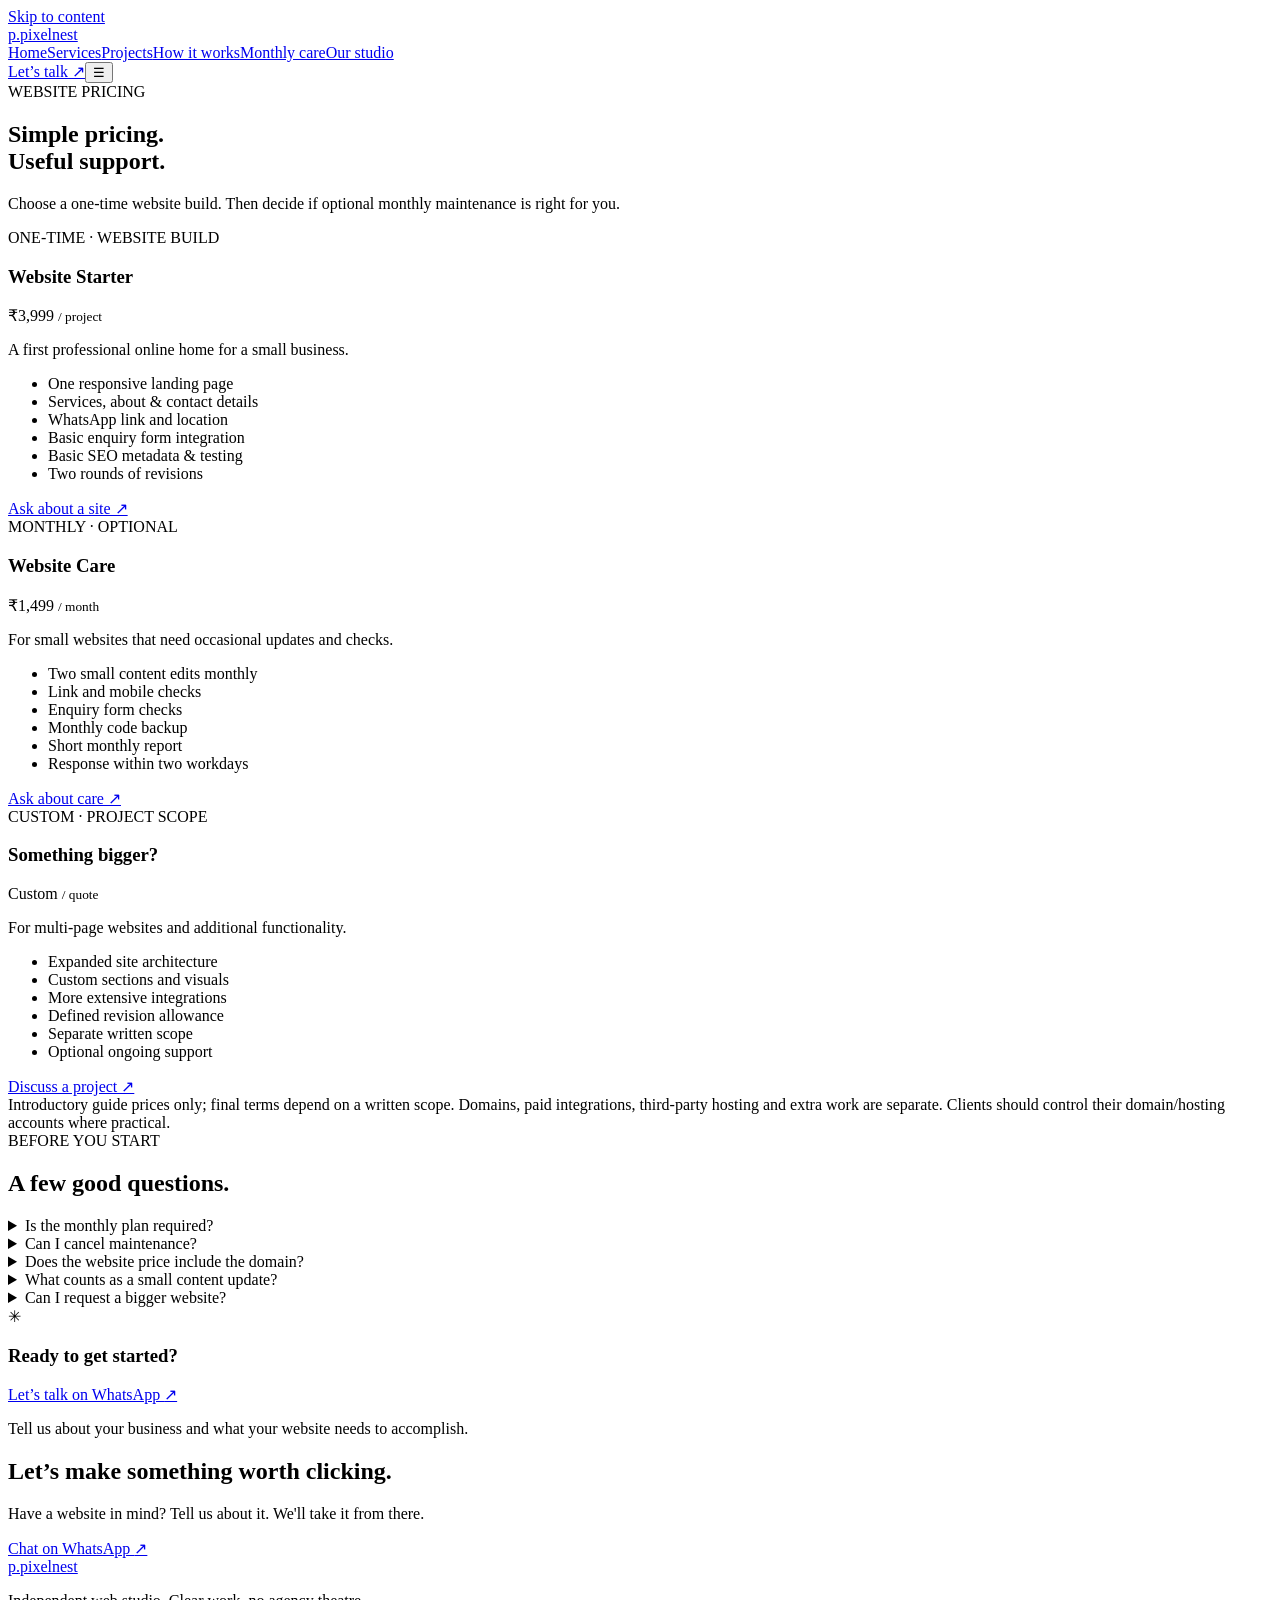
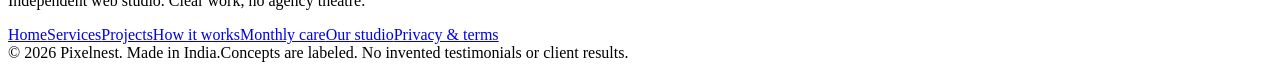
==== plans.html @ 031652d8 "Add files via upload" ====
<!DOCTYPE html><html lang="en"><head><meta charset="UTF-8"><meta name="viewport" content="width=device-width, initial-scale=1"><meta name="theme-color" content="#f0ebee"><meta name="description" content="Website Starter from ₹3,999, optional Monthly Care from ₹1,499 and custom website projects."><link rel="icon" href="data:image/svg+xml,%3Csvg xmlns='http://www.w3.org/2000/svg' viewBox='0 0 64 64'%3E%3Crect width='64' height='64' rx='15' fill='%23131114'/%3E%3Ctext x='13' y='47' font-family='Arial' font-size='46' font-weight='bold' fill='white'%3Ep.%3C/text%3E%3C/svg%3E"><title>Website pricing &amp; care — Pixelnest</title><link rel="stylesheet" href="assets/style.css"></head><body><a class="skip" href="#main">Skip to content</a><header class="topbar"><div class="nav-wrap"><a class="logo" href="index.html" aria-label="Pixelnest homepage"><span class="logo-mark" aria-hidden="true">p.</span>pixelnest</a><nav class="nav-links" aria-label="Main navigation"><a href="index.html">Home</a><a href="services.html">Services</a><a href="projects.html">Projects</a><a href="process.html">How it works</a><a href="plans.html" aria-current="page">Monthly care</a><a href="team.html">Our studio</a></nav><div class="nav-cta"><a class="btn btn-dark" href="https://wa.me/919559590705?text=Hi%20Pixelnest%21%20I%27d%20like%20to%20discuss%20a%20website%20for%20my%20business." target="_blank" rel="noopener noreferrer">Let’s talk <span class="arr" aria-hidden="true">↗</span></a><button id="menuToggle" class="menu-toggle" aria-label="Open menu" aria-controls="mobileNav" aria-expanded="false" type="button">☰</button></div></div><nav class="mobile-links" id="mobileNav" aria-label="Mobile navigation" hidden><a href="index.html">Home</a><a href="services.html">Services</a><a href="projects.html">Projects</a><a href="process.html">How it works</a><a href="plans.html" aria-current="page">Monthly care</a><a href="team.html">Our studio</a><a href="policies.html">Privacy & terms</a></nav></header><main id="main"><section class="sub-hero wrap"><div class="micro">WEBSITE PRICING</div><h1>Simple pricing.<br><span class="serif">Useful support.</span></h1><p>Choose a one-time website build. Then decide if optional monthly maintenance is right for you.</p></section><section class="inner-section wrap"><div class="subscription-cards"><article class="subscription-card"><div class="micro">ONE-TIME · WEBSITE BUILD</div><h3>Website Starter</h3><div class="price-num">₹3,999 <small>/ project</small></div><p>A first professional online home for a small business.</p><ul><li>One responsive landing page</li><li>Services, about & contact details</li><li>WhatsApp link and location</li><li>Basic enquiry form integration</li><li>Basic SEO metadata & testing</li><li>Two rounds of revisions</li></ul><a class="btn btn-outline" href="https://wa.me/919559590705?text=Hi%20Pixelnest%21%20I%27d%20like%20to%20discuss%20a%20website%20for%20my%20business." target="_blank" rel="noopener noreferrer">Ask about a site ↗</a></article><article class="subscription-card dark"><div class="micro">MONTHLY · OPTIONAL</div><h3>Website Care</h3><div class="price-num">₹1,499 <small>/ month</small></div><p>For small websites that need occasional updates and checks.</p><ul><li>Two small content edits monthly</li><li>Link and mobile checks</li><li>Enquiry form checks</li><li>Monthly code backup</li><li>Short monthly report</li><li>Response within two workdays</li></ul><a class="btn btn-white" href="https://wa.me/919559590705?text=Hi%20Pixelnest%21%20I%27d%20like%20to%20discuss%20a%20website%20for%20my%20business." target="_blank" rel="noopener noreferrer">Ask about care ↗</a></article><article class="subscription-card"><div class="micro">CUSTOM · PROJECT SCOPE</div><h3>Something bigger?</h3><div class="price-num">Custom <small>/ quote</small></div><p>For multi-page websites and additional functionality.</p><ul><li>Expanded site architecture</li><li>Custom sections and visuals</li><li>More extensive integrations</li><li>Defined revision allowance</li><li>Separate written scope</li><li>Optional ongoing support</li></ul><a class="btn btn-outline" href="https://wa.me/919559590705?text=Hi%20Pixelnest%21%20I%27d%20like%20to%20discuss%20a%20website%20for%20my%20business." target="_blank" rel="noopener noreferrer">Discuss a project ↗</a></article></div><div class="notice">Introductory guide prices only; final terms depend on a written scope. Domains, paid integrations, third-party hosting and extra work are separate. Clients should control their domain/hosting accounts where practical.</div></section><section class="inner-section wrap" style="padding-top:0"><div class="faq-grid"><div><span class="micro">BEFORE YOU START</span><h2 class="inner-heading">A few <span class="serif">good questions.</span></h2><div class="faq-list"><details><summary>Is the monthly plan required?</summary><p>No. It is an optional service completely separate from website development.</p></details><details><summary>Can I cancel maintenance?</summary><p>Yes, subject to your written month-to-month agreement. Your domain and website remain under your control.</p></details><details><summary>Does the website price include the domain?</summary><p>No. Domains and third-party paid services are separate, preferably purchased in a client-owned account.</p></details><details><summary>What counts as a small content update?</summary><p>An approved text edit, picture swap, hours update, or minor link fix. New pages and features are not small edits.</p></details><details><summary>Can I request a bigger website?</summary><p>Yes. We discuss the features and pages you need and prepare a separate written estimate.</p></details></div></div><aside class="faq-promo"><div class="smile">✳</div><h3>Ready to get <span class="serif">started?</span></h3><a class="btn btn-white" href="https://wa.me/919559590705?text=Hi%20Pixelnest%21%20I%27d%20like%20to%20discuss%20a%20website%20for%20my%20business." target="_blank" rel="noopener noreferrer">Let’s talk on WhatsApp <span class="arr" aria-hidden="true">↗</span></a><p>Tell us about your business and what your website needs to accomplish.</p></aside></div></section></main><section class="wrap"><div class="footer-cta"><div><h2>Let’s make something <span class="serif">worth clicking.</span></h2><p>Have a website in mind? Tell us about it. We'll take it from there.</p></div><a class="btn btn-white" href="https://wa.me/919559590705?text=Hi%20Pixelnest%21%20I%27d%20like%20to%20discuss%20a%20website%20for%20my%20business." target="_blank" rel="noopener noreferrer">Chat on WhatsApp <span class="arr" aria-hidden="true">↗</span></a></div></section><footer class="footer wrap"><div class="footer-top"><div><a href="index.html" class="logo"><span class="logo-mark" aria-hidden="true">p.</span>pixelnest</a><p class="footer-note">Independent web studio. Clear work, no agency theatre.</p></div><nav aria-label="Footer links" class="footer-nav"><a href="index.html">Home</a><a href="services.html">Services</a><a href="projects.html">Projects</a><a href="process.html">How it works</a><a href="plans.html">Monthly care</a><a href="team.html">Our studio</a><a href="policies.html">Privacy & terms</a></nav></div><div class="footer-bottom"><span>© <span data-year>2026</span> Pixelnest. Made in India.</span><span>Concepts are labeled. No invented testimonials or client results.</span></div></footer><script src="assets/app.js" defer></script></body></html>
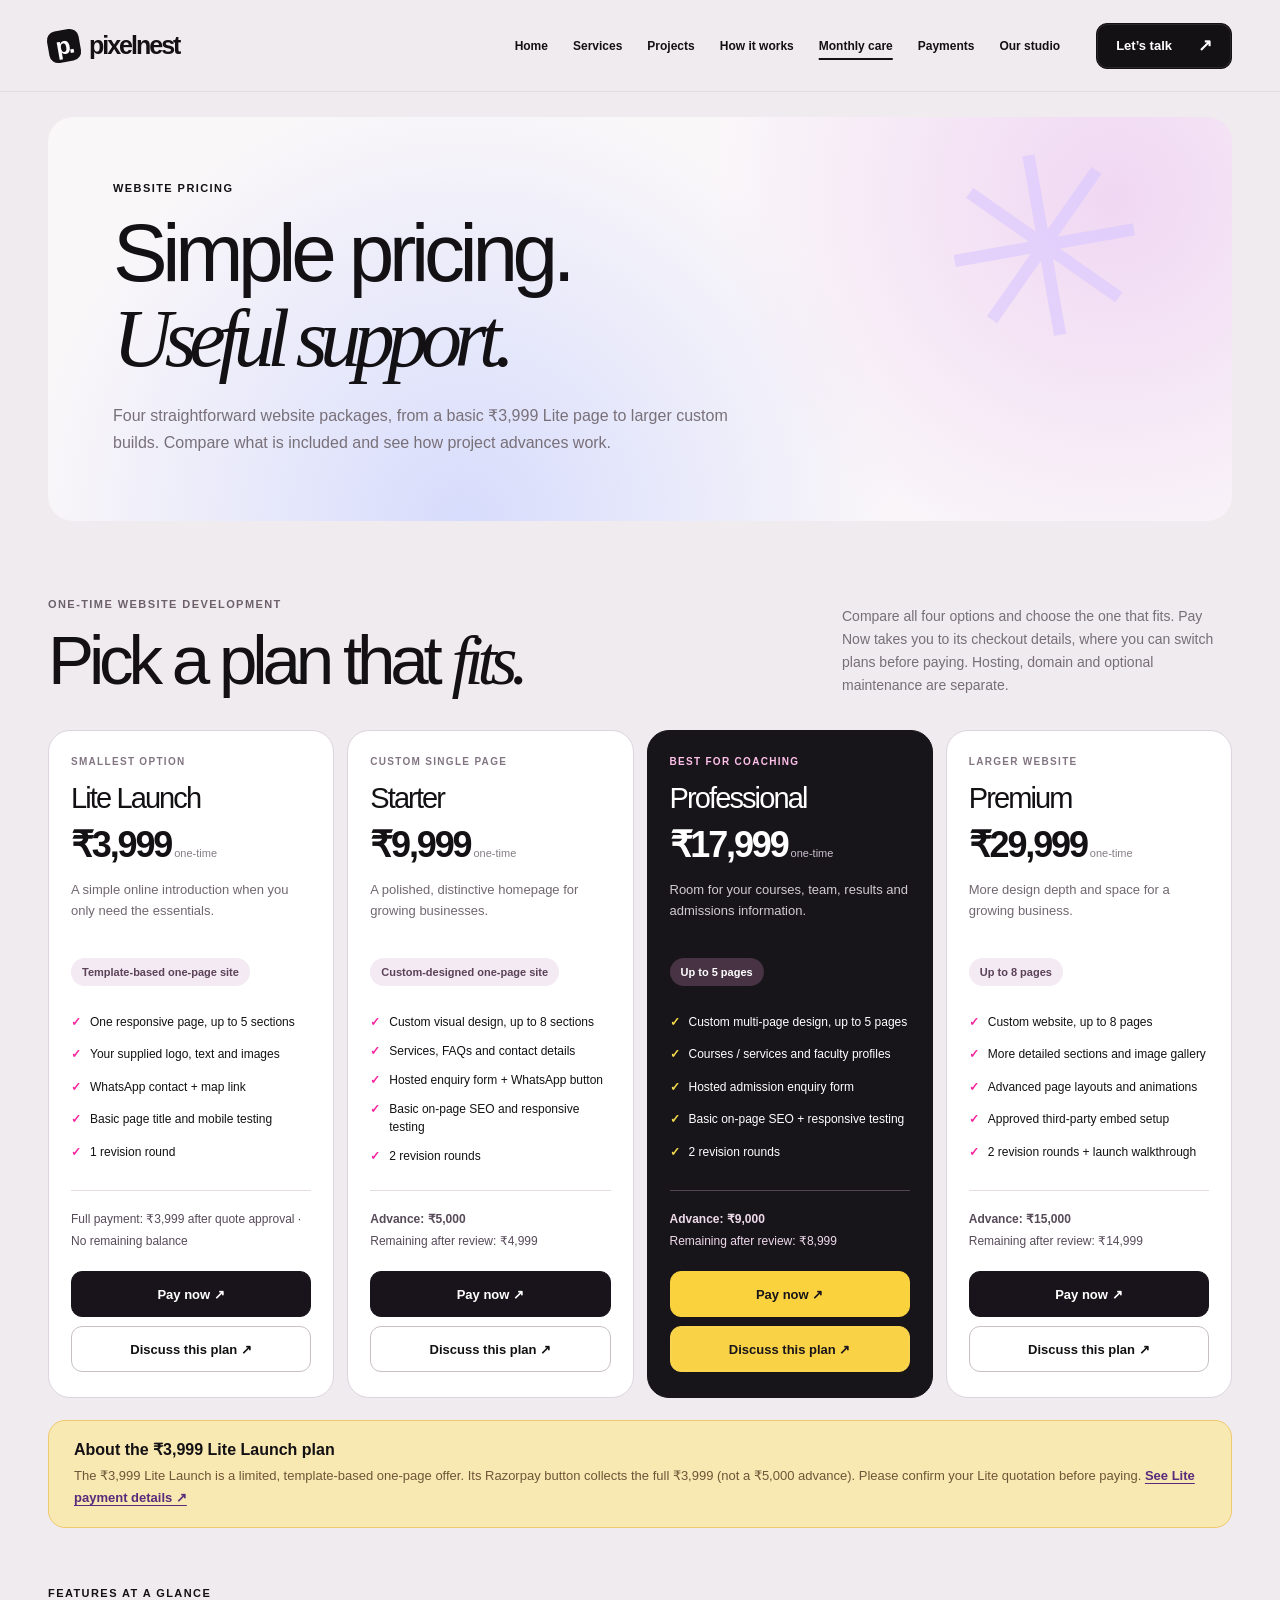
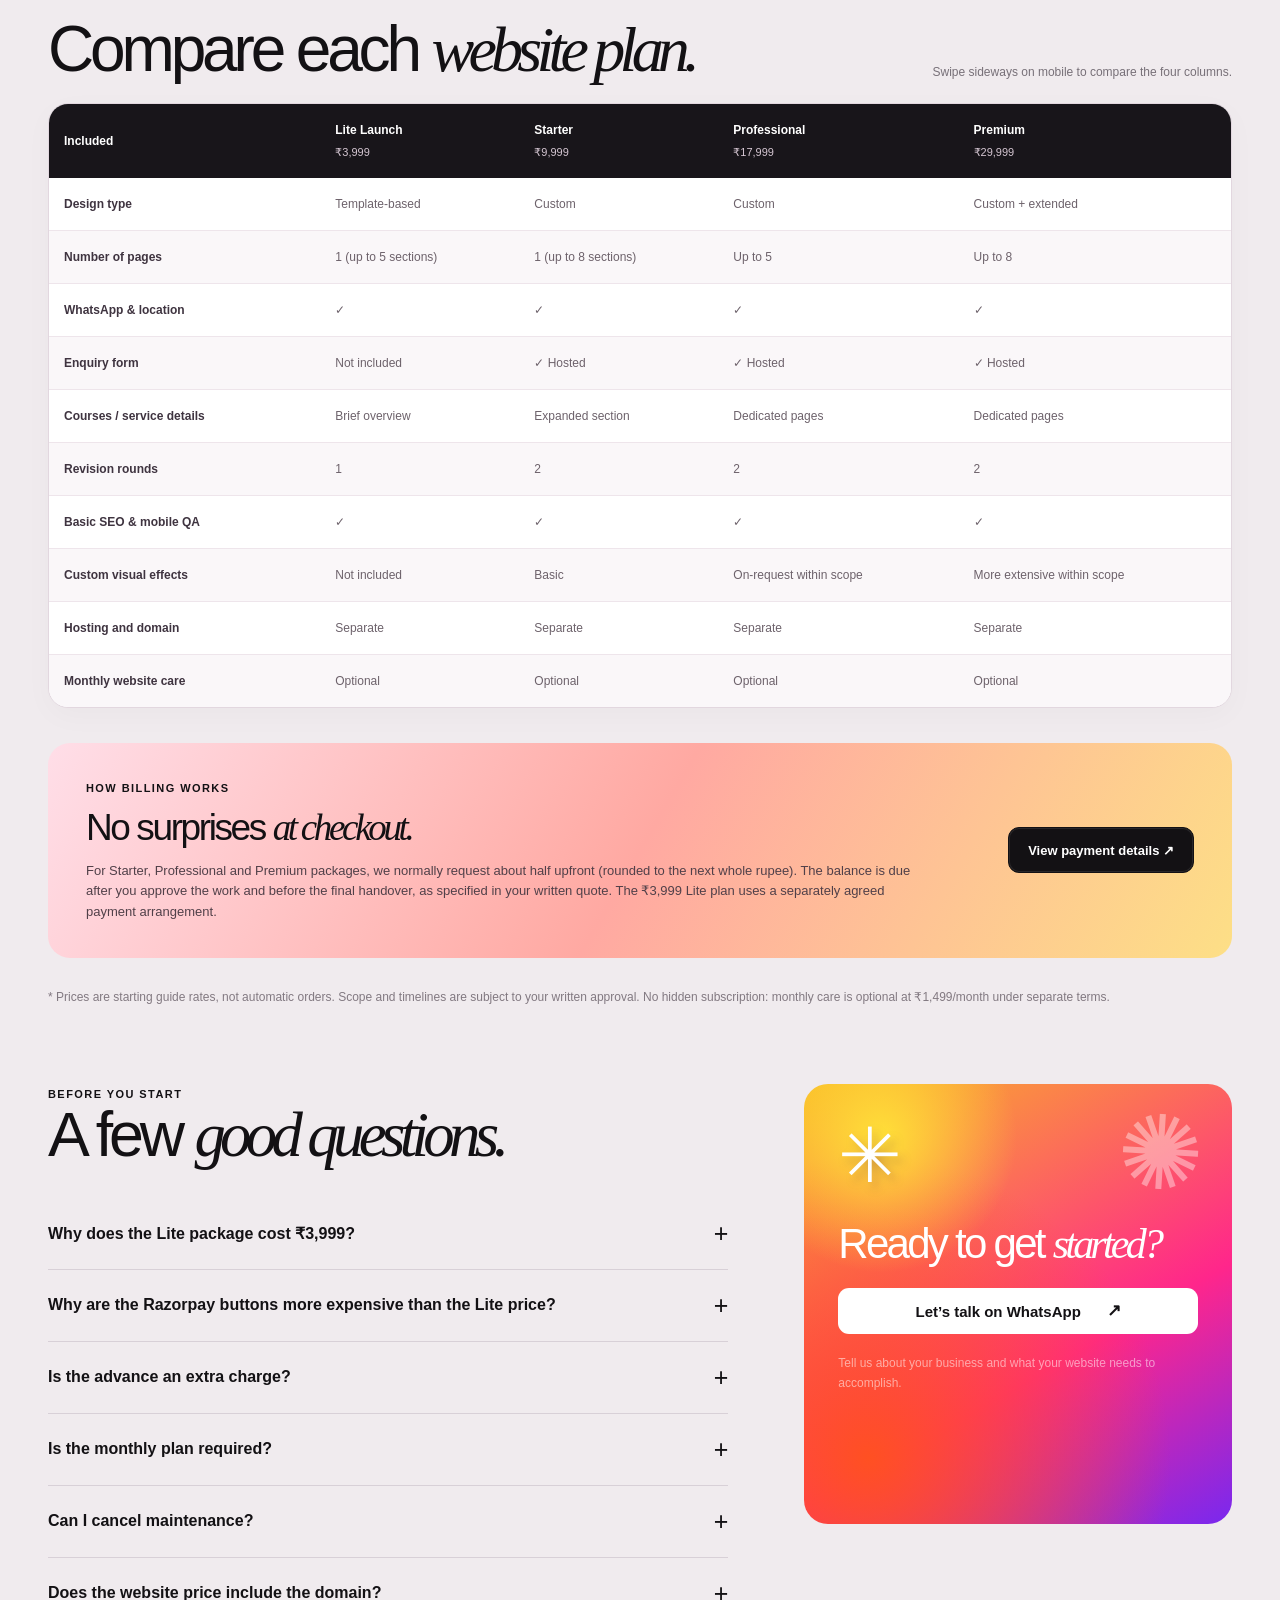
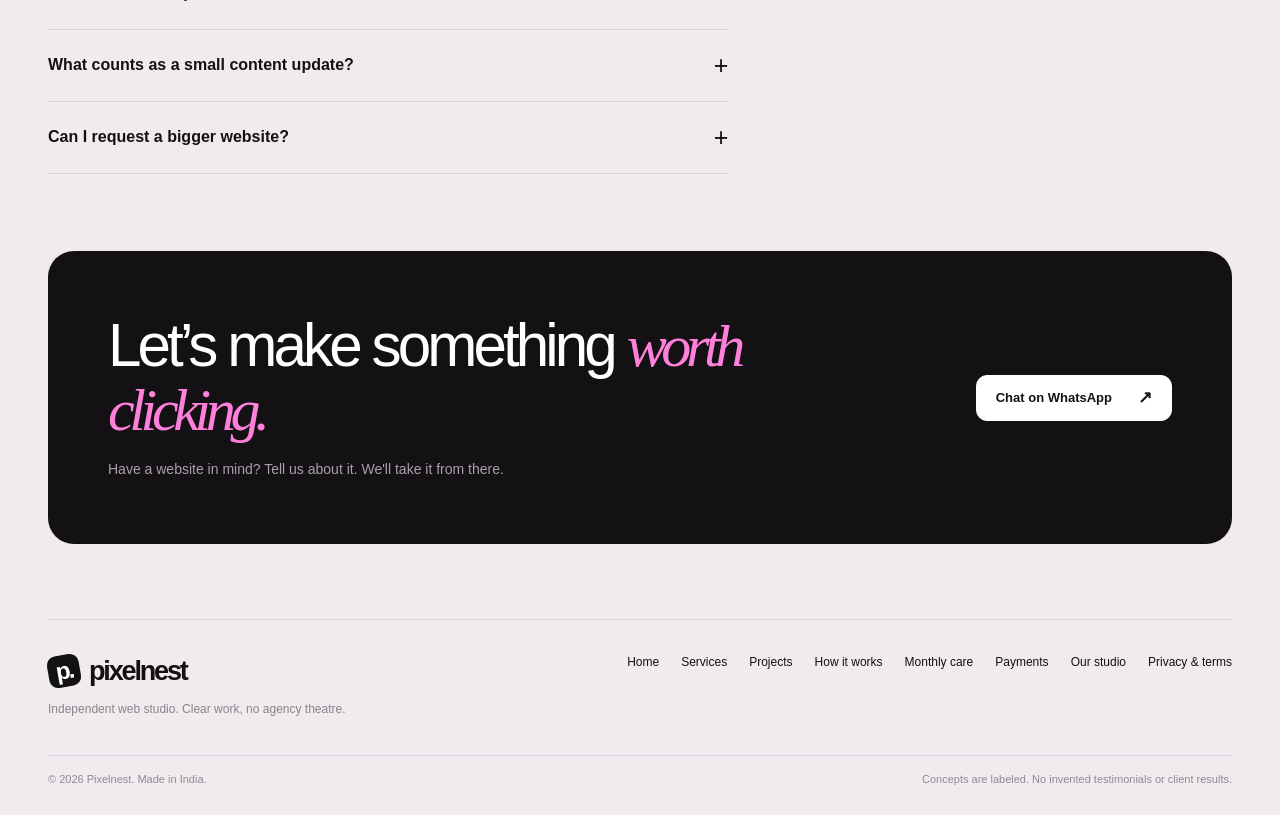
==== commit e6d54ffd: "Add files via upload" ====
--- a/plans.html
+++ b/plans.html
@@ -1 +1,43 @@
-<!DOCTYPE html><html lang="en"><head><meta charset="UTF-8"><meta name="viewport" content="width=device-width, initial-scale=1"><meta name="theme-color" content="#f0ebee"><meta name="description" content="Website Starter from ₹3,999, optional Monthly Care from ₹1,499 and custom website projects."><link rel="icon" href="data:image/svg+xml,%3Csvg xmlns='http://www.w3.org/2000/svg' viewBox='0 0 64 64'%3E%3Crect width='64' height='64' rx='15' fill='%23131114'/%3E%3Ctext x='13' y='47' font-family='Arial' font-size='46' font-weight='bold' fill='white'%3Ep.%3C/text%3E%3C/svg%3E"><title>Website pricing &amp; care — Pixelnest</title><link rel="stylesheet" href="assets/style.css"></head><body><a class="skip" href="#main">Skip to content</a><header class="topbar"><div class="nav-wrap"><a class="logo" href="index.html" aria-label="Pixelnest homepage"><span class="logo-mark" aria-hidden="true">p.</span>pixelnest</a><nav class="nav-links" aria-label="Main navigation"><a href="index.html">Home</a><a href="services.html">Services</a><a href="projects.html">Projects</a><a href="process.html">How it works</a><a href="plans.html" aria-current="page">Monthly care</a><a href="team.html">Our studio</a></nav><div class="nav-cta"><a class="btn btn-dark" href="https://wa.me/919559590705?text=Hi%20Pixelnest%21%20I%27d%20like%20to%20discuss%20a%20website%20for%20my%20business." target="_blank" rel="noopener noreferrer">Let’s talk <span class="arr" aria-hidden="true">↗</span></a><button id="menuToggle" class="menu-toggle" aria-label="Open menu" aria-controls="mobileNav" aria-expanded="false" type="button">☰</button></div></div><nav class="mobile-links" id="mobileNav" aria-label="Mobile navigation" hidden><a href="index.html">Home</a><a href="services.html">Services</a><a href="projects.html">Projects</a><a href="process.html">How it works</a><a href="plans.html" aria-current="page">Monthly care</a><a href="team.html">Our studio</a><a href="policies.html">Privacy & terms</a></nav></header><main id="main"><section class="sub-hero wrap"><div class="micro">WEBSITE PRICING</div><h1>Simple pricing.<br><span class="serif">Useful support.</span></h1><p>Choose a one-time website build. Then decide if optional monthly maintenance is right for you.</p></section><section class="inner-section wrap"><div class="subscription-cards"><article class="subscription-card"><div class="micro">ONE-TIME · WEBSITE BUILD</div><h3>Website Starter</h3><div class="price-num">₹3,999 <small>/ project</small></div><p>A first professional online home for a small business.</p><ul><li>One responsive landing page</li><li>Services, about & contact details</li><li>WhatsApp link and location</li><li>Basic enquiry form integration</li><li>Basic SEO metadata & testing</li><li>Two rounds of revisions</li></ul><a class="btn btn-outline" href="https://wa.me/919559590705?text=Hi%20Pixelnest%21%20I%27d%20like%20to%20discuss%20a%20website%20for%20my%20business." target="_blank" rel="noopener noreferrer">Ask about a site ↗</a></article><article class="subscription-card dark"><div class="micro">MONTHLY · OPTIONAL</div><h3>Website Care</h3><div class="price-num">₹1,499 <small>/ month</small></div><p>For small websites that need occasional updates and checks.</p><ul><li>Two small content edits monthly</li><li>Link and mobile checks</li><li>Enquiry form checks</li><li>Monthly code backup</li><li>Short monthly report</li><li>Response within two workdays</li></ul><a class="btn btn-white" href="https://wa.me/919559590705?text=Hi%20Pixelnest%21%20I%27d%20like%20to%20discuss%20a%20website%20for%20my%20business." target="_blank" rel="noopener noreferrer">Ask about care ↗</a></article><article class="subscription-card"><div class="micro">CUSTOM · PROJECT SCOPE</div><h3>Something bigger?</h3><div class="price-num">Custom <small>/ quote</small></div><p>For multi-page websites and additional functionality.</p><ul><li>Expanded site architecture</li><li>Custom sections and visuals</li><li>More extensive integrations</li><li>Defined revision allowance</li><li>Separate written scope</li><li>Optional ongoing support</li></ul><a class="btn btn-outline" href="https://wa.me/919559590705?text=Hi%20Pixelnest%21%20I%27d%20like%20to%20discuss%20a%20website%20for%20my%20business." target="_blank" rel="noopener noreferrer">Discuss a project ↗</a></article></div><div class="notice">Introductory guide prices only; final terms depend on a written scope. Domains, paid integrations, third-party hosting and extra work are separate. Clients should control their domain/hosting accounts where practical.</div></section><section class="inner-section wrap" style="padding-top:0"><div class="faq-grid"><div><span class="micro">BEFORE YOU START</span><h2 class="inner-heading">A few <span class="serif">good questions.</span></h2><div class="faq-list"><details><summary>Is the monthly plan required?</summary><p>No. It is an optional service completely separate from website development.</p></details><details><summary>Can I cancel maintenance?</summary><p>Yes, subject to your written month-to-month agreement. Your domain and website remain under your control.</p></details><details><summary>Does the website price include the domain?</summary><p>No. Domains and third-party paid services are separate, preferably purchased in a client-owned account.</p></details><details><summary>What counts as a small content update?</summary><p>An approved text edit, picture swap, hours update, or minor link fix. New pages and features are not small edits.</p></details><details><summary>Can I request a bigger website?</summary><p>Yes. We discuss the features and pages you need and prepare a separate written estimate.</p></details></div></div><aside class="faq-promo"><div class="smile">✳</div><h3>Ready to get <span class="serif">started?</span></h3><a class="btn btn-white" href="https://wa.me/919559590705?text=Hi%20Pixelnest%21%20I%27d%20like%20to%20discuss%20a%20website%20for%20my%20business." target="_blank" rel="noopener noreferrer">Let’s talk on WhatsApp <span class="arr" aria-hidden="true">↗</span></a><p>Tell us about your business and what your website needs to accomplish.</p></aside></div></section></main><section class="wrap"><div class="footer-cta"><div><h2>Let’s make something <span class="serif">worth clicking.</span></h2><p>Have a website in mind? Tell us about it. We'll take it from there.</p></div><a class="btn btn-white" href="https://wa.me/919559590705?text=Hi%20Pixelnest%21%20I%27d%20like%20to%20discuss%20a%20website%20for%20my%20business." target="_blank" rel="noopener noreferrer">Chat on WhatsApp <span class="arr" aria-hidden="true">↗</span></a></div></section><footer class="footer wrap"><div class="footer-top"><div><a href="index.html" class="logo"><span class="logo-mark" aria-hidden="true">p.</span>pixelnest</a><p class="footer-note">Independent web studio. Clear work, no agency theatre.</p></div><nav aria-label="Footer links" class="footer-nav"><a href="index.html">Home</a><a href="services.html">Services</a><a href="projects.html">Projects</a><a href="process.html">How it works</a><a href="plans.html">Monthly care</a><a href="team.html">Our studio</a><a href="policies.html">Privacy & terms</a></nav></div><div class="footer-bottom"><span>© <span data-year>2026</span> Pixelnest. Made in India.</span><span>Concepts are labeled. No invented testimonials or client results.</span></div></footer><script src="assets/app.js" defer></script></body></html>+<!DOCTYPE html>
+
+<html lang="en"><head><meta charset="utf-8"/><meta content="width=device-width, initial-scale=1" name="viewport"/><meta content="#f0ebee" name="theme-color"/><meta content="Website Starter from ₹3,999, optional Monthly Care from ₹1,499 and custom website projects." name="description"/><link href="data:image/svg+xml,%3Csvg xmlns='http://www.w3.org/2000/svg' viewBox='0 0 64 64'%3E%3Crect width='64' height='64' rx='15' fill='%23131114'/%3E%3Ctext x='13' y='47' font-family='Arial' font-size='46' font-weight='bold' fill='white'%3Ep.%3C/text%3E%3C/svg%3E" rel="icon"/><title>Website pricing &amp; care — Pixelnest</title><link href="assets/style.css" rel="stylesheet"/><link href="assets/pricing-guide.css" rel="stylesheet"/></head><body><a class="skip" href="#main">Skip to content</a><header class="topbar"><div class="nav-wrap"><a aria-label="Pixelnest homepage" class="logo" href="index.html"><span aria-hidden="true" class="logo-mark">p.</span>pixelnest</a><nav aria-label="Main navigation" class="nav-links"><a href="index.html">Home</a><a href="services.html">Services</a><a href="projects.html">Projects</a><a href="process.html">How it works</a><a aria-current="page" href="plans.html">Monthly care</a><a href="payments.html">Payments</a><a href="team.html">Our studio</a></nav><div class="nav-cta"><a class="btn btn-dark" href="https://wa.me/919559590705?text=Hi%20Pixelnest%21%20I%27d%20like%20to%20discuss%20a%20website%20for%20my%20business." rel="noopener noreferrer" target="_blank">Let’s talk <span aria-hidden="true" class="arr">↗</span></a><button aria-controls="mobileNav" aria-expanded="false" aria-label="Open menu" class="menu-toggle" id="menuToggle" type="button">☰</button></div></div><nav aria-label="Mobile navigation" class="mobile-links" hidden="" id="mobileNav"><a href="index.html">Home</a><a href="services.html">Services</a><a href="projects.html">Projects</a><a href="process.html">How it works</a><a aria-current="page" href="plans.html">Monthly care</a><a href="payments.html">Payments</a><a href="team.html">Our studio</a><a href="policies.html">Privacy &amp; terms</a></nav></header><main id="main"><section class="sub-hero wrap"><div class="micro">WEBSITE PRICING</div><h1>Simple pricing.<br/><span class="serif">Useful support.</span></h1><p>Four straightforward website packages, from a basic ₹3,999 Lite page to larger custom builds. Compare what is included and see how project advances work.</p></section><section aria-labelledby="pg-plans-title" class="inner-section wrap" id="website-plans">
+<div class="pg-intro pg-plans-intro"><div><span class="micro">ONE-TIME WEBSITE DEVELOPMENT</span><h2 id="pg-plans-title">Pick a plan that <span class="serif">fits.</span></h2></div><p>Compare all four options and choose the one that fits. Pay Now takes you to its checkout details, where you can switch plans before paying. Hosting, domain and optional maintenance are separate.</p></div>
+<div class="pg-plan-grid"><article class="pg-plan-card lite" id="plan-lite">
+<div class="pg-overline">Smallest option</div><h3>Lite Launch</h3>
+<div class="pg-plan-price">₹3,999<small> one-time</small></div>
+<p class="pg-plan-desc">A simple online introduction when you only need the essentials.</p>
+<div class="pg-plan-scope">Template-based one-page site</div>
+<ul><li>One responsive page, up to 5 sections</li><li>Your supplied logo, text and images</li><li>WhatsApp contact + map link</li><li>Basic page title and mobile testing</li><li>1 revision round</li></ul>
+<div class="pg-plan-payment">Full payment: ₹3,999 after quote approval · No remaining balance</div>
+<div class="pg-plan-actions"><a class="btn pg-pay-now" href="payments.html?plan=lite#checkout">Pay now ↗</a><a class="btn btn-outline" href="https://wa.me/919559590705?text=Hi%20Pixelnest%2C%20I%27d%20like%20to%20discuss%20the%20Lite%20Launch%20website%20package%20%28%E2%82%B93%2C999%20guide%20price%29.%20Please%20confirm%20the%20scope%2C%20hosting/domain%20costs%2C%20and%20payment%20terms." rel="noopener noreferrer" target="_blank">Discuss this plan ↗</a></div>
+</article><article class="pg-plan-card starter" id="plan-starter">
+<div class="pg-overline">Custom single page</div><h3>Starter</h3>
+<div class="pg-plan-price">₹9,999<small> one-time</small></div>
+<p class="pg-plan-desc">A polished, distinctive homepage for growing businesses.</p>
+<div class="pg-plan-scope">Custom-designed one-page site</div>
+<ul><li>Custom visual design, up to 8 sections</li><li>Services, FAQs and contact details</li><li>Hosted enquiry form + WhatsApp button</li><li>Basic on-page SEO and responsive testing</li><li>2 revision rounds</li></ul>
+<div class="pg-plan-payment"><b>Advance: ₹5,000</b><br/>Remaining after review: ₹4,999</div>
+<div class="pg-plan-actions"><a class="btn pg-pay-now" href="payments.html?plan=starter#checkout">Pay now ↗</a><a class="btn btn-outline" href="https://wa.me/919559590705?text=Hi%20Pixelnest%2C%20I%27d%20like%20to%20discuss%20the%20Starter%20website%20package%20%28%E2%82%B99%2C999%20guide%20price%29.%20Please%20confirm%20the%20scope%2C%20hosting/domain%20costs%2C%20and%20payment%20terms." rel="noopener noreferrer" target="_blank">Discuss this plan ↗</a></div>
+</article><article class="pg-plan-card professional" id="plan-professional">
+<div class="pg-overline">Best for coaching</div><h3>Professional</h3>
+<div class="pg-plan-price">₹17,999<small> one-time</small></div>
+<p class="pg-plan-desc">Room for your courses, team, results and admissions information.</p>
+<div class="pg-plan-scope">Up to 5 pages</div>
+<ul><li>Custom multi-page design, up to 5 pages</li><li>Courses / services and faculty profiles</li><li>Hosted admission enquiry form</li><li>Basic on-page SEO + responsive testing</li><li>2 revision rounds</li></ul>
+<div class="pg-plan-payment"><b>Advance: ₹9,000</b><br/>Remaining after review: ₹8,999</div>
+<div class="pg-plan-actions"><a class="btn pg-pay-now" href="payments.html?plan=professional#checkout">Pay now ↗</a><a class="btn btn-dark" href="https://wa.me/919559590705?text=Hi%20Pixelnest%2C%20I%27d%20like%20to%20discuss%20the%20Professional%20website%20package%20%28%E2%82%B917%2C999%20guide%20price%29.%20Please%20confirm%20the%20scope%2C%20hosting/domain%20costs%2C%20and%20payment%20terms." rel="noopener noreferrer" target="_blank">Discuss this plan ↗</a></div>
+</article><article class="pg-plan-card premium" id="plan-premium">
+<div class="pg-overline">Larger website</div><h3>Premium</h3>
+<div class="pg-plan-price">₹29,999<small> one-time</small></div>
+<p class="pg-plan-desc">More design depth and space for a growing business.</p>
+<div class="pg-plan-scope">Up to 8 pages</div>
+<ul><li>Custom website, up to 8 pages</li><li>More detailed sections and image gallery</li><li>Advanced page layouts and animations</li><li>Approved third-party embed setup</li><li>2 revision rounds + launch walkthrough</li></ul>
+<div class="pg-plan-payment"><b>Advance: ₹15,000</b><br/>Remaining after review: ₹14,999</div>
+<div class="pg-plan-actions"><a class="btn pg-pay-now" href="payments.html?plan=premium#checkout">Pay now ↗</a><a class="btn btn-outline" href="https://wa.me/919559590705?text=Hi%20Pixelnest%2C%20I%27d%20like%20to%20discuss%20the%20Premium%20website%20package%20%28%E2%82%B929%2C999%20guide%20price%29.%20Please%20confirm%20the%20scope%2C%20hosting/domain%20costs%2C%20and%20payment%20terms." rel="noopener noreferrer" target="_blank">Discuss this plan ↗</a></div>
+</article></div>
+<div class="pg-truth"><strong>About the ₹3,999 Lite Launch plan</strong><p>The ₹3,999 Lite Launch is a limited, template-based one-page offer. Its Razorpay button collects the full ₹3,999 (not a ₹5,000 advance). Please confirm your Lite quotation before paying. <a href="payments.html?plan=lite#checkout">See Lite payment details ↗</a></p></div>
+<div class="pg-comparison" id="compare"><div class="pg-comparison-title"><div><span class="micro">FEATURES AT A GLANCE</span><h2>Compare each <span class="serif">website plan.</span></h2></div><p>Swipe sideways on mobile to compare the four columns.</p></div>
+<div aria-label="Scrollable website package comparison" class="pg-table-scroll" role="region" tabindex="0"><table class="pg-table"><thead><tr><th scope="col">Included</th><th scope="col">Lite Launch<span>₹3,999</span></th><th scope="col">Starter<span>₹9,999</span></th><th scope="col">Professional<span>₹17,999</span></th><th scope="col">Premium<span>₹29,999</span></th></tr></thead><tbody><tr><th scope="row">Design type</th><td>Template-based</td><td>Custom</td><td>Custom</td><td>Custom + extended</td></tr><tr><th scope="row">Number of pages</th><td>1 (up to 5 sections)</td><td>1 (up to 8 sections)</td><td>Up to 5</td><td>Up to 8</td></tr><tr><th scope="row">WhatsApp &amp; location</th><td>✓</td><td>✓</td><td>✓</td><td>✓</td></tr><tr><th scope="row">Enquiry form</th><td>Not included</td><td>✓ Hosted</td><td>✓ Hosted</td><td>✓ Hosted</td></tr><tr><th scope="row">Courses / service details</th><td>Brief overview</td><td>Expanded section</td><td>Dedicated pages</td><td>Dedicated pages</td></tr><tr><th scope="row">Revision rounds</th><td>1</td><td>2</td><td>2</td><td>2</td></tr><tr><th scope="row">Basic SEO &amp; mobile QA</th><td>✓</td><td>✓</td><td>✓</td><td>✓</td></tr><tr><th scope="row">Custom visual effects</th><td>Not included</td><td>Basic</td><td>On-request within scope</td><td>More extensive within scope</td></tr><tr><th scope="row">Hosting and domain</th><td>Separate</td><td>Separate</td><td>Separate</td><td>Separate</td></tr><tr><th scope="row">Monthly website care</th><td>Optional</td><td>Optional</td><td>Optional</td><td>Optional</td></tr></tbody></table></div></div>
+<div class="pg-payment-explainer"><div><span class="micro">HOW BILLING WORKS</span><h3>No surprises <span class="serif">at checkout.</span></h3><p>For Starter, Professional and Premium packages, we normally request about half upfront (rounded to the next whole rupee). The balance is due after you approve the work and before the final handover, as specified in your written quote. The ₹3,999 Lite plan uses a separately agreed payment arrangement.</p></div><a class="btn btn-dark" href="payments.html">View payment details ↗</a></div>
+<div class="pg-footnote">* Prices are starting guide rates, not automatic orders. Scope and timelines are subject to your written approval. No hidden subscription: monthly care is optional at ₹1,499/month under separate terms.</div>
+</section><section class="inner-section wrap" style="padding-top:0"><div class="faq-grid"><div><span class="micro">BEFORE YOU START</span><h2 class="inner-heading">A few <span class="serif">good questions.</span></h2><div class="faq-list"><details><summary>Why does the Lite package cost ₹3,999?</summary><p>It uses a simpler fixed-layout, one-page setup, limited sections and one revision. Custom visuals, enquiry forms and more pages require Starter, Professional or Premium.</p></details><details><summary>Why are the Razorpay buttons more expensive than the Lite price?</summary><p>Those buttons are advance amounts for the higher packages after a quotation is agreed. Lite Launch is a separate lower-scope offer, and payments are arranged individually.</p></details><details><summary>Is the advance an extra charge?</summary><p>No, it is included in the website total. ₹9,999 minus ₹5,000 leaves ₹4,999; ₹17,999 minus ₹9,000 leaves ₹8,999; and ₹29,999 minus ₹15,000 leaves ₹14,999.</p></details><details><summary>Is the monthly plan required?</summary><p>No. It is an optional service completely separate from website development.</p></details><details><summary>Can I cancel maintenance?</summary><p>Yes, subject to your written month-to-month agreement. Your domain and website remain under your control.</p></details><details><summary>Does the website price include the domain?</summary><p>No. Domains and third-party paid services are separate, preferably purchased in a client-owned account.</p></details><details><summary>What counts as a small content update?</summary><p>An approved text edit, picture swap, hours update, or minor link fix. New pages and features are not small edits.</p></details><details><summary>Can I request a bigger website?</summary><p>Yes. We discuss the features and pages you need and prepare a separate written estimate.</p></details></div></div><aside class="faq-promo"><div class="smile">✳</div><h3>Ready to get <span class="serif">started?</span></h3><a class="btn btn-white" href="https://wa.me/919559590705?text=Hi%20Pixelnest%21%20I%27d%20like%20to%20discuss%20a%20website%20for%20my%20business." rel="noopener noreferrer" target="_blank">Let’s talk on WhatsApp <span aria-hidden="true" class="arr">↗</span></a><p>Tell us about your business and what your website needs to accomplish.</p></aside></div></section></main><section class="wrap"><div class="footer-cta"><div><h2>Let’s make something <span class="serif">worth clicking.</span></h2><p>Have a website in mind? Tell us about it. We'll take it from there.</p></div><a class="btn btn-white" href="https://wa.me/919559590705?text=Hi%20Pixelnest%21%20I%27d%20like%20to%20discuss%20a%20website%20for%20my%20business." rel="noopener noreferrer" target="_blank">Chat on WhatsApp <span aria-hidden="true" class="arr">↗</span></a></div></section><footer class="footer wrap"><div class="footer-top"><div><a class="logo" href="index.html"><span aria-hidden="true" class="logo-mark">p.</span>pixelnest</a><p class="footer-note">Independent web studio. Clear work, no agency theatre.</p></div><nav aria-label="Footer links" class="footer-nav"><a href="index.html">Home</a><a href="services.html">Services</a><a href="projects.html">Projects</a><a href="process.html">How it works</a><a href="plans.html">Monthly care</a><a href="payments.html">Payments</a><a href="team.html">Our studio</a><a href="policies.html">Privacy &amp; terms</a></nav></div><div class="footer-bottom"><span>© <span data-year="">2026</span> Pixelnest. Made in India.</span><span>Concepts are labeled. No invented testimonials or client results.</span></div></footer><script defer="" src="assets/app.js"></script></body></html>
--- a/assets/style.css
+++ b/assets/style.css
@@ -0,0 +1,28 @@
+@charset "utf-8";
+:root{--paper:#f0ebee;--paper2:#f8f5f6;--black:#131114;--char:#252126;--gray:#827b82;--line:#ded8dd;--white:#fff;--blue:#153cfb;--pink:#f9209f;--orange:#ff5a17;--yellow:#ffd20c;--radius:26px;--font:Arial,"Helvetica Neue",Helvetica,sans-serif}
+*{box-sizing:border-box}html{scroll-behavior:smooth}body{margin:0;color:var(--black);background:var(--paper);font-family:var(--font);font-size:16px;-webkit-font-smoothing:antialiased;overflow-x:hidden}a{color:inherit;text-decoration:none}button,input,textarea{font:inherit}button{cursor:pointer}img{max-width:100%;display:block}h1,h2,h3,h4,p{margin:0}h1,h2,h3,h4{font-weight:500;letter-spacing:-.065em;line-height:1.04}p{line-height:1.65}::selection{background:#ffc2e9;color:#111}a:focus-visible,button:focus-visible,summary:focus-visible{outline:3px solid #253fff;outline-offset:4px}[hidden]{display:none!important}.serif{font:italic 400 1em/1.05 Georgia,"Times New Roman",serif;letter-spacing:-.09em}.wrap{width:min(1290px,calc(100% - 96px));margin-inline:auto}.section{padding:92px 0}.micro{font-size:11px;letter-spacing:.13em;text-transform:uppercase;font-weight:700}.section-title{font-size:clamp(40px,5.9vw,82px);letter-spacing:-.078em;max-width:980px}.section-sub{color:#777078;font-size:16px;max-width:540px}.section-intro{display:flex;justify-content:space-between;align-items:flex-end;gap:38px;margin-bottom:42px}.section-intro .micro{display:block;margin-bottom:18px}.btn{border:1px solid var(--black);border-radius:11px;min-height:46px;padding:12px 19px;font-weight:700;font-size:13px;line-height:1;display:inline-flex;align-items:center;justify-content:center;gap:26px;white-space:nowrap;transition:transform .2s,box-shadow .2s,background .2s}.btn:hover{transform:translateY(-3px)}.btn-dark{color:white;background:var(--black);box-shadow:inset 0 0 0 1px #ffffff18}.btn-outline{background:transparent;border-color:#c9c0c7}.btn-white{background:white;border-color:white;color:var(--black)}.btn-pink{background:var(--pink);color:white;border-color:var(--pink)}.btn .arr{font-size:17px;line-height:.8}.tag{display:inline-flex;align-items:center;gap:10px;border:1px solid #ded5dc;border-radius:60px;padding:10px 14px;font-size:11px;font-weight:700;letter-spacing:.02em}.tag-dot{display:inline-block;width:8px;height:8px;background:#c4ed5a;box-shadow:0 0 0 3px #c5ff6c26;border-radius:50%}.arrow-text{display:inline-flex;align-items:center;gap:14px;font-size:13px;font-weight:700;border-bottom:1px solid;padding-bottom:5px}.skip{position:absolute;top:-90px;left:14px;z-index:300;background:var(--black);color:white;padding:10px}.skip:focus{top:12px}
+/* NAV */
+.topbar{position:relative;z-index:100;background:var(--paper);border-bottom:1px solid #e3dce0}.nav-wrap{width:min(1290px,calc(100% - 96px));min-height:91px;margin:auto;display:flex;align-items:center;gap:36px}.logo{display:inline-flex;align-items:center;gap:9px;font-size:25px;letter-spacing:-.08em;font-weight:800;white-space:nowrap}.logo-mark{width:32px;height:32px;background:var(--black);color:#fff;border-radius:9px;display:grid;place-items:center;font-size:24px;font-weight:800;transform:rotate(-10deg);letter-spacing:-.1em}.nav-links{display:flex;align-items:center;gap:25px;font-size:12px;font-weight:600;margin-left:auto}.nav-links a{transition:color .2s}.nav-links a:hover{color:var(--pink)}.nav-links a[aria-current="page"]{text-decoration:underline;text-decoration-thickness:1.6px;text-underline-offset:8px}.nav-cta{display:flex;align-items:center;gap:9px}.menu-toggle{display:none;border:1px solid #ccc2c9;background:white;border-radius:10px;width:42px;height:42px;font-size:23px}.mobile-links{display:none}.mobile-links:not([hidden]){display:none}
+/* HERO */
+.hero{display:grid;grid-template-columns:1.07fr .93fr;align-items:center;gap:35px;min-height:650px;padding:43px 0 60px}.hero-copy{padding:18px 0 10px}.hero-copy h1{font-size:clamp(65px,6.4vw,100px);line-height:.98;letter-spacing:-.09em;margin:27px 0 26px}.hero-copy h1 .serif{font-size:1.04em}.hero-copy .sub{font-size:18px;color:#807980;max-width:485px;line-height:1.5}.hero-actions{display:flex;flex-wrap:wrap;gap:12px;margin-top:31px}.hero-proof{font-size:12px;color:#8a8388;display:flex;align-items:center;gap:9px;margin-top:41px}.hero-proof .pip{width:8px;height:8px;background:#38aa64;border-radius:50%}.hero-promo{height:505px;border:1px solid #c79dd8;border-radius:25px;overflow:hidden;position:relative;background:radial-gradient(ellipse at 35% 14%,#fff0e6aa,transparent 32%),radial-gradient(ellipse at 15% 65%,#ff8fd3 0%,transparent 40%),radial-gradient(ellipse at 79% 88%,#5012fe 8%,transparent 55%),linear-gradient(138deg,#ffb6d7 4%,#ff21a1 34%,#2346f9 74%,#350acc 100%);box-shadow:0 23px 55px #54345b19;isolation:isolate}.hero-promo:before{content:"";position:absolute;inset:-15%;background:conic-gradient(from 150deg at 70% 40%,transparent,#ffee9c85,transparent,#0600fb50,transparent);border-radius:45%;animation:heroWaves 17s linear infinite;opacity:.65}.hero-promo:after{content:"";position:absolute;width:290px;height:290px;border-radius:45%;background:#ecb6ff4a;filter:blur(3px);right:-84px;top:-118px;transform:rotate(29deg)}@keyframes heroWaves{to{transform:rotate(360deg)}}.hero-promo-content{position:relative;z-index:2;color:#fff;padding:27px 30px;height:100%;display:flex;flex-direction:column}.promo-top{display:flex;align-items:center;justify-content:space-between}.bubble-label{display:inline-flex;align-items:center;gap:9px;border:1px solid #ffffff75;background:#190b5580;color:white;border-radius:30px;font-size:12px;padding:10px 13px;backdrop-filter:blur(8px)}.bubble-label .yellow-dot{width:11px;height:11px;background:#ffe300;border-radius:50%;box-shadow:0 0 0 4px #edda00aa}.promo-stamp{font-size:11px;font-weight:700;letter-spacing:.13em;opacity:.88}.promo-art{flex:1;position:relative;min-height:220px;display:grid;place-items:center}.browser-3d{width:84%;height:185px;border-radius:14px;background:#fffbfcee;box-shadow:16px 22px 35px #18007b44;transform:rotate(-8deg) perspective(500px) rotateY(-10deg);overflow:hidden;color:#14151f;animation:floatA 6s ease-in-out infinite}.browser-3d-top{height:27px;padding:9px 12px;display:flex;align-items:center;gap:5px;background:#fff}.browser-3d-top i,.browser-chrome i{width:6px;height:6px;background:#d1cbd0;border-radius:50%}.browser-3d-top span{font-size:8px;margin:auto;color:#9a949a}.browser-3d-body{padding:18px 21px;display:grid;grid-template-columns:1fr 1fr;gap:5px;align-items:center}.browser-3d-body b{font-size:19px;line-height:1.1;letter-spacing:-.05em}.browser-3d-body p{font-size:8px;color:#8f8595;margin-top:8px}.browser-3d-body .tiny-btn{margin-top:11px;background:#2324e9;color:white;font-size:8px;width:max-content;padding:7px 11px;border-radius:6px}.browser-color-block{height:95px;border-radius:9px;background:radial-gradient(circle at 65% 25%,#ffdabe 0,transparent 41%),linear-gradient(135deg,#ff89aa,#7242ff 70%,#1017b5)}.mini-floating-card{position:absolute;right:-1%;top:9%;width:124px;height:97px;border-radius:15px;background:#fff;box-shadow:0 18px 25px #12006d39;transform:rotate(10deg);animation:floatB 5s ease-in-out infinite}.mini-floating-card:before{content:"";display:block;margin:17px 12px 0;height:9px;width:40px;background:#e9e4f0;border-radius:4px}.mini-chart{height:40px;margin:8px 13px;background:linear-gradient(160deg,transparent 50%,#7d68ff16 51%),linear-gradient(165deg,transparent 48%,#ddd7ff 50%);clip-path:polygon(0 55%,16% 67%,35% 46%,52% 48%,68% 19%,84% 26%,100% 0,100% 100%,0 100%)}.promo-caption{font-size:34px;font-weight:700;line-height:1.06;letter-spacing:-.055em;max-width:340px}.promo-bottom{margin-top:17px;display:flex;align-items:center;justify-content:space-between;gap:12px}.promo-bottom span{font-size:12px;color:#ffebff}.round-arr{width:42px;height:42px;border-radius:50%;background:white;color:var(--black);display:grid;place-items:center;font-size:21px}.round-arr:hover{transform:translateX(3px)}@keyframes floatA{50%{transform:rotate(-5deg) translateY(-11px) perspective(500px) rotateY(-10deg)}}@keyframes floatB{50%{transform:rotate(6deg) translateY(12px)}}
+/* RAMOTION INSPIRED STAGE */
+.motion-wrap{padding:0 0 60px}.motion-title{text-align:center;font-size:clamp(34px,5vw,65px);max-width:880px;margin:0 auto 32px}.motion-stage{overflow:hidden;position:relative;background:radial-gradient(circle at 30% 57%,#d4b2ffa3,transparent 31%),radial-gradient(circle at 74% 48%,#a4dcffbb,transparent 39%),#f8f7f9;border-radius:26px;padding:60px 0 55px;box-shadow:inset 0 0 0 1px #ded8e740;isolation:isolate}.motion-stage:before,.motion-stage:after{content:"";position:absolute;width:250px;height:420px;pointer-events:none;border-radius:50%;z-index:-1;background:#d2b1ff78;filter:blur(52px);top:-110px;left:23%}.motion-stage:after{background:#7ec7ff80;left:auto;right:15%;top:105px}.motion-topline{max-width:1120px;margin:auto;padding:0 30px 24px;display:flex;align-items:center;justify-content:space-between;gap:15px;color:#666077}.motion-topline p{font-size:11px;text-transform:uppercase;letter-spacing:.15em;font-weight:700}.motion-reel{display:flex;gap:20px;width:max-content;animation:marquee 39s linear infinite}.motion-reel:hover{animation-play-state:paused}.showcase-frame{flex:0 0 380px;height:242px;border-radius:14px;background:white;box-shadow:0 16px 40px #221a5140;border:1px solid #f9f9fe;overflow:hidden;position:relative}.showcase-frame.wide{flex-basis:470px}.browser-chrome{height:24px;background:#f7f7fb;display:flex;align-items:center;gap:4px;padding:8px 12px;border-bottom:1px solid #f2edf3}.browser-chrome span{margin:auto;font-size:8px;color:#b5aeba;transform:translateX(-12px)}.showcase-frame img{width:100%;height:calc(100% - 24px);object-fit:cover;object-position:top}.showcase-faux{height:calc(100% - 24px);padding:31px 25px;position:relative;overflow:hidden}.showcase-faux h3{position:relative;z-index:2;font-size:28px;max-width:67%}.showcase-faux p{font-size:10px;letter-spacing:.14em;margin:0 0 11px}.showcase-faux .scene-btn{display:inline-flex;border:1px solid;border-radius:15px;font-size:9px;padding:7px 11px;margin-top:23px;position:relative;z-index:2}.showcase-faux:after{content:"";position:absolute;right:-12%;top:15%;height:90%;width:42%;border-radius:44% 44% 14% 14%;transform:rotate(-18deg)}.showcase-faux.north{background:#eef3fb;color:#253857}.showcase-faux.north:after{background:linear-gradient(55deg,#2944ff,#b1bcff)}.showcase-faux.solace{background:#f9efe9;color:#5c4a42}.showcase-faux.solace:after{background:linear-gradient(45deg,#a06349,#f9d2aa)}.showcase-faux.forma{background:#f5f3ec;color:#343a33}.showcase-faux.forma:after{background:linear-gradient(45deg,#646d65,#cbd6ca)}.showcase-faux.daybreak{background:#fff0c2;color:#433127}.showcase-faux.daybreak:after{background:linear-gradient(45deg,#e24b20,#f9c23b)}.motion-foot{margin-top:22px;text-align:center;color:#746c7d;font-size:12px}.motion-foot a{text-decoration:underline;text-underline-offset:4px;color:#27222a}@keyframes marquee{to{transform:translateX(-50%)}}
+/* THREE BIG PROCESS CARDS */
+.steps-grid{display:grid;grid-template-columns:repeat(3,minmax(0,1fr));gap:20px}.step-art-card{border-radius:24px;min-height:470px;position:relative;overflow:hidden;display:flex;flex-direction:column;justify-content:flex-end;padding:29px;color:#fff;isolation:isolate;transition:transform .2s}.step-art-card:hover{transform:translateY(-5px)}.step-art-card.yellow{background:radial-gradient(circle at 15% 25%,#ffeb7f,transparent 41%),linear-gradient(130deg,#ffaa0d,#ffdc05 85%);color:#171414}.step-art-card.blue{background:radial-gradient(circle at 48% 10%,#fafa90,transparent 36%),radial-gradient(circle at 85% 50%,#54e5d8,transparent 37%),linear-gradient(150deg,#bd4bff,#081bff 75%)}.step-art-card.orange{background:radial-gradient(circle at 15% 20%,#f2af27,transparent 30%),radial-gradient(circle at 92% 70%,#882eff,transparent 38%),linear-gradient(145deg,#fb6130,#ff300d 90%)}.step-art-card:before{content:"";position:absolute;inset:-18%;z-index:-1;background:radial-gradient(ellipse at 80% 25%,#ffffff88,transparent 29%);filter:blur(25px)}.step-art-card h3{font-size:28px;letter-spacing:-.05em;margin:12px 0}.step-art-card p{font-size:14px;max-width:275px;line-height:1.45}.step-number{font-size:11px;letter-spacing:.15em;font-weight:800;opacity:.72}.step-visual{flex:1;position:relative;min-height:225px}.step-preview-01{position:absolute;width:78%;height:160px;left:10%;top:20%;background:#151415;border-radius:12px;transform:rotate(-6deg);box-shadow:16px 15px 0 #ffd325aa,0 22px 28px #8e5b0030;padding:20px;color:white}.step-preview-01 h4{font-size:17px;letter-spacing:-.04em}.step-preview-01 .preview-line{height:5px;background:#ffffff4f;border-radius:9px;width:82%;margin-top:12px}.step-preview-01 .preview-line.sm{width:48%}.step-preview-01 .preview-pill{display:inline-block;margin-top:19px;background:#cafd6b;color:#151515;border-radius:30px;padding:9px 12px;font-size:11px;font-weight:700}.step-preview-02{position:absolute;inset:24px 34px 24px 24px;display:flex;align-items:center;justify-content:center;flex-wrap:wrap;gap:8px;transform:rotate(-7deg)}.step-preview-02 span{padding:12px 13px;background:#ffffffd9;border:1px solid #ffffffaa;color:#1b1a1d;border-radius:30px;font-size:13px;box-shadow:0 7px 16px #100c702b}.step-preview-03{position:absolute;left:19%;top:16%;height:188px;width:63%;background:#fefcfff4;border:7px solid #ffffffaa;border-radius:24px;box-shadow:0 14px 34px #45002e4b;transform:rotate(11deg);display:grid;place-items:center;color:#302346}.step-preview-03 .phone-inner{padding:17px}.step-preview-03 .phone-inner b{font-size:24px;display:block;line-height:1.1}.step-preview-03 .phone-inner p{font-size:11px;margin-top:9px}.step-preview-03 .phone-inner span{display:inline-block;background:linear-gradient(90deg,#ff36be,#4739ff);color:white;border-radius:20px;margin-top:11px;padding:7px 12px;font-size:10px}
+/* BENEFIT CAROUSEL */
+.benefit-controls{display:flex;align-items:center;justify-content:flex-end;gap:10px;margin:23px 0}.circle-btn{width:47px;height:47px;display:grid;place-items:center;background:white;border:0;border-radius:50%;font-size:22px}.circle-btn:hover{background:#dfd6dc}.benefit-rail{display:flex;gap:20px;overflow-x:auto;scroll-behavior:smooth;scroll-snap-type:x mandatory;scrollbar-width:none;padding-bottom:6px}.benefit-rail::-webkit-scrollbar{display:none}.benefit-card{scroll-snap-align:start;flex:0 0 calc((100% - 60px)/4);min-width:185px}.benefit-visual{width:100%;aspect-ratio:1;border-radius:24px;position:relative;display:grid;place-items:center;overflow:hidden}.benefit-visual span{font-size:88px;font-weight:900;line-height:1;filter:drop-shadow(7px 9px 2px #14141422);transform:rotate(-8deg);transition:transform .3s}.benefit-card:hover .benefit-visual span{transform:rotate(5deg) scale(1.1)}.benefit-visual.yellow{background:radial-gradient(circle at 20% 25%,#fff07e,transparent 55%),linear-gradient(140deg,#ff990f,#ffdc0a)}.benefit-visual.blue{background:radial-gradient(circle at 25% 90%,#ffb7ae,transparent 43%),linear-gradient(140deg,#3322fe,#91d6e5 80%)}.benefit-visual.orange{background:radial-gradient(circle at 18% 20%,#f6ab32,transparent 44%),linear-gradient(160deg,#ff5926,#ec28ab)}.benefit-visual.pink{background:radial-gradient(circle at 85% 15%,#08a848,transparent 45%),linear-gradient(140deg,#ff1f90,#fd7431)}.benefit-visual.mix{background:radial-gradient(circle at 18% 20%,#ff4d18,transparent 40%),radial-gradient(circle at 95% 100%,#00aaff,transparent 50%),linear-gradient(135deg,#fa3c8e,#522bff)}.benefit-card h3{font-size:21px;letter-spacing:-.05em;margin:20px 0 9px}.benefit-card p{font-size:13px;color:#928a91;line-height:1.5}
+/* PORTFOLIO */
+.project-feature-grid{display:grid;grid-template-columns:1.1fr .9fr;gap:20px}.project-feature{background:#fff;border-radius:25px;min-height:480px;overflow:hidden;position:relative}.project-feature .project-visual{height:330px;padding:35px;background:#e8d8ef;overflow:hidden;position:relative}.project-feature .project-visual.deep{background:#fff}.project-feature .project-visual img{height:100%;width:100%;object-fit:contain;object-position:top;filter:drop-shadow(0 12px 16px #23232333)}.project-feature .project-copy{padding:26px 31px 32px}.project-copy h3{font-size:29px;margin-bottom:8px}.project-copy p{font-size:13px;color:#80797e;max-width:480px}.project-copy .btn{margin-top:23px}.service-chips{display:flex;align-content:center;justify-content:center;flex-wrap:wrap;gap:9px;padding:22px 30px;min-height:330px;background:radial-gradient(circle at 4% 40%,#ff4d9c 0,transparent 20%),radial-gradient(circle at 91% 80%,#2f23ff 0,transparent 22%),#fff}.service-chips span{border:1px dashed #e4cdd5;border-radius:45px;padding:12px 14px;font-size:12px;background:#ffffffca}.concept-disclaimer{font-size:12px;color:#827984;margin-top:17px}
+/* PRICING */
+.price-header{text-align:center;margin-bottom:39px}.price-header .micro{margin-bottom:16px}.price-header h2{font-size:clamp(51px,7vw,91px);line-height:.98}.price-header p{font-size:15px;color:#857c85;margin-top:19px}.pricing-layout{display:grid;grid-template-columns:.88fr 1.12fr;gap:28px;align-items:stretch}.price-art{min-height:520px;background:#fff;border-radius:28px;position:relative;overflow:hidden;padding:40px 30px;display:flex;flex-direction:column;justify-content:flex-end}.price-art:before{content:"";width:350px;height:350px;border-radius:90px;transform:rotate(-23deg);position:absolute;top:52px;left:6%;background:radial-gradient(circle at 50% 20%,#ffdb00 0 20%,transparent 48%),radial-gradient(circle at 32% 76%,#ff3e91 0,transparent 52%),linear-gradient(125deg,#3a46ff,#ff7836);box-shadow:13px 20px 24px #3f235c33}.price-art:after{content:"✳";font-size:180px;color:#ffffffb5;position:absolute;top:65px;left:27%;transform:rotate(-18deg)}.price-art .mini{position:relative;z-index:1;background:#151316;color:#fff;display:inline-block;width:max-content;padding:10px 16px;border-radius:25px;font-size:11px;font-weight:700;margin-bottom:15px}.price-art h3{position:relative;z-index:1;font-size:54px;letter-spacing:-.072em}.price-art p{position:relative;z-index:1;font-size:13px;color:#79717a;margin-top:10px}.price-panel{background:#121113;color:#fff;border-radius:28px;padding:42px 39px;display:flex;flex-direction:column;min-height:520px;box-shadow:0 18px 40px #19131720}.price-panel-top{display:flex;justify-content:space-between;align-items:center;gap:14px}.price-panel-top h3{font-size:33px}.price-panel-top span{border:1px solid #ffffff44;border-radius:40px;padding:8px 11px;text-transform:uppercase;font-size:9px;letter-spacing:.08em;color:#b8b1b9}.price-panel .price{font-size:64px;letter-spacing:-.08em;margin:35px 0 5px;line-height:1}.price-panel .price small{font-size:14px;letter-spacing:0;color:#9e98a0}.price-panel>p{font-size:13px;color:#b7afb6;margin:6px 0 25px}.includes{border:1px solid #4d494d;background:#282629;border-radius:16px;padding:20px 21px;margin-bottom:25px}.includes .cap{font-size:10px;letter-spacing:.14em;color:#b4aab4;text-transform:uppercase;font-weight:700;margin-bottom:10px}.include-grid{display:grid;grid-template-columns:1fr 1fr;gap:13px 22px;font-size:12px}.include-grid span:before{content:"✓";color:#c7fe49;margin-right:8px}.price-panel .btn{margin-top:auto;width:100%;border:0}.pricing-foot{font-size:12px;color:#827a82;text-align:center;margin-top:20px}.subscription-cards{display:grid;grid-template-columns:repeat(3,minmax(0,1fr));gap:18px;margin-top:20px}.subscription-card{padding:30px;background:white;border:1px solid #e2dce0;border-radius:22px;min-height:350px;display:flex;flex-direction:column}.subscription-card.dark{background:#1b191c;color:white}.subscription-card .micro{color:#837783}.subscription-card h3{font-size:31px;margin:22px 0 5px}.subscription-card .price-num{font-size:35px;letter-spacing:-.06em;font-weight:700;margin-bottom:14px}.subscription-card .price-num small{font-size:12px;color:#8b818c;font-weight:400}.subscription-card p{font-size:13px;color:#938a92;margin-bottom:15px}.subscription-card.dark p{color:#ccc3cf}.subscription-card ul{padding:0;margin:5px 0 24px;list-style:none;font-size:12px;line-height:1.85;flex:1}.subscription-card li:before{content:"✓ ";color:#3b33f4}.subscription-card.dark li:before{color:#d5f74f}.subscription-card .btn{width:100%;justify-content:center}
+/* FAQ */
+.faq-grid{display:grid;grid-template-columns:1.4fr .88fr;gap:76px;align-items:start}.faq-list{margin-top:28px}.faq-list details{border-bottom:1px solid #d8d0d7}.faq-list summary{list-style:none;display:flex;gap:14px;align-items:center;justify-content:space-between;font-size:16px;font-weight:600;padding:21px 0;cursor:pointer}.faq-list summary::-webkit-details-marker{display:none}.faq-list summary:after{content:"+";font-size:25px;font-weight:400}.faq-list details[open] summary:after{content:"−"}.faq-list details p{font-size:13px;color:#777078;max-width:600px;padding:0 35px 21px 0}.faq-promo{border-radius:24px;min-height:440px;background:radial-gradient(circle at 18% 12%,#ffe038,transparent 26%),radial-gradient(circle at 15% 85%,#ff5022,transparent 58%),linear-gradient(150deg,#f9b725,#ff268b 62%,#7928ef);padding:34px;color:white;position:relative;overflow:hidden}.faq-promo:after{content:"✺";position:absolute;top:9px;right:28px;font-size:103px;color:#fff6;transform:rotate(-19deg)}.faq-promo .smile{font-size:76px;line-height:1;filter:drop-shadow(5px 6px 5px #6a154b48)}.faq-promo h3{font-size:42px;max-width:350px;margin:28px 0 22px}.faq-promo .btn{width:100%;border:0;font-size:15px}.faq-promo p{font-size:12px;margin-top:20px;color:#fff8}
+/* FOOTER */
+.footer-cta{background:var(--black);border-radius:26px;padding:63px 60px;color:#fff;display:flex;justify-content:space-between;align-items:center;gap:30px;margin-bottom:75px}.footer-cta h2{font-size:clamp(40px,4.7vw,70px);max-width:700px}.footer-cta h2 .serif{color:#ff80db}.footer-cta p{font-size:14px;color:#a9a0aa;margin-top:17px}.footer-cta .btn{background:white;border-color:white}.footer{border-top:1px solid #dcd5db;padding:35px 0 30px}.footer-top{display:flex;align-items:flex-start;justify-content:space-between;gap:28px}.footer .logo{font-size:27px}.footer-note{font-size:12px;color:#8b838a;margin-top:13px}.footer-nav{display:flex;gap:13px 22px;justify-content:flex-end;flex-wrap:wrap;font-size:12px}.footer-nav a:hover{text-decoration:underline}.footer-bottom{border-top:1px solid #ded6de;padding-top:17px;margin-top:35px;display:flex;gap:14px;justify-content:space-between;font-size:11px;color:#918992}
+/* INNER PAGES */
+.sub-hero{margin-top:25px;min-height:330px;border-radius:25px;padding:65px 65px;background:radial-gradient(circle at 90% 20%,#e5b3ec77,transparent 36%),radial-gradient(circle at 35% 100%,#b1bfff7c,transparent 50%),#faf7f9;position:relative;overflow:hidden}.sub-hero:after{content:"✳";position:absolute;right:7%;top:2%;font-size:250px;line-height:1;color:#d8c7ff99;transform:rotate(-10deg);pointer-events:none}.sub-hero>*{position:relative;z-index:1}.sub-hero h1{font-size:clamp(50px,6.4vw,89px);max-width:820px;margin:16px 0 21px}.sub-hero p{max-width:620px;font-size:16px;color:#787079}.inner-section{padding:77px 0}.inner-heading{font-size:clamp(36px,4.9vw,67px);margin-bottom:29px}.grid3{display:grid;grid-template-columns:repeat(3,minmax(0,1fr));gap:20px}.service-card{background:white;border:1px solid #e8dfe6;border-radius:22px;padding:30px;min-height:260px;display:flex;flex-direction:column}.service-card .service-symbol{font-size:55px;color:#4636ff;font-weight:700}.service-card h3{font-size:28px;margin:16px 0 13px}.service-card p{font-size:13px;color:#817780}.service-card a{font-size:12px;margin-top:auto;padding-top:20px;font-weight:700}.project-list{display:grid;grid-template-columns:repeat(2,1fr);gap:22px}.project-card{background:white;border-radius:23px;overflow:hidden}.project-image{height:320px;background:radial-gradient(circle at 40% 50%,#b9a9f6,transparent 60%),#e8dce9;padding:28px;overflow:hidden}.project-image img{height:100%;width:100%;object-fit:contain;filter:drop-shadow(0 18px 20px #0002)}.project-body{padding:28px}.project-body .micro{color:#8b838c}.project-body h3{font-size:31px;margin:9px 0}.project-body p{font-size:13px;color:#847984;min-height:43px}.project-body .btn{margin-top:19px}.project-faux{height:100%;background:#fff;border-radius:13px;padding:32px;position:relative;overflow:hidden;box-shadow:0 15px 20px #0003}.project-faux h3{max-width:65%;font-size:37px;position:relative;z-index:2}.project-faux .mini{font-size:12px;margin-bottom:20px;letter-spacing:.13em}.project-faux:after{content:"";position:absolute;right:-8%;top:18%;width:40%;height:100%;border-radius:45% 45% 0 0;background:linear-gradient(145deg,#ff6f84,#4921ff);transform:rotate(-18deg)}.project-faux.north{background:#f0f5fe;color:#263d65}.project-faux.north:after{background:linear-gradient(35deg,#2948ff,#9abde5)}.project-faux.solace{background:#f7ede5;color:#624d41}.project-faux.solace:after{background:linear-gradient(35deg,#8f5b48,#f6d5a2)}.project-faux.forma{background:#f4f3ed;color:#363d35}.project-faux.forma:after{background:linear-gradient(30deg,#58675c,#b9c8bb)}.notice{background:#ffffffbb;border:1px solid #e2dbe1;border-radius:16px;padding:18px 22px;font-size:13px;color:#786f76;margin:25px 0}.process-list{border-top:1px solid var(--line)}.process-row{display:grid;grid-template-columns:90px minmax(270px,.8fr) 1fr;gap:25px;padding:32px 0;border-bottom:1px solid var(--line);align-items:start}.process-row span{font-size:13px;color:#a39ca3}.process-row h3{font-size:30px}.process-row p{font-size:14px;color:#80777e}.about-grid{display:grid;grid-template-columns:.8fr 1.2fr;gap:43px;align-items:center}.about-art{height:420px;border-radius:22px;background:radial-gradient(circle at 30% 30%,#ffc144,transparent 40%),radial-gradient(circle at 80% 65%,#1f26ff,transparent 40%),linear-gradient(145deg,#ff27a8,#fa612c);display:grid;place-items:center;color:white;font-size:180px;font-weight:700}.about-copy h2{font-size:53px}.about-copy p{font-size:15px;color:#7c737d;margin-top:20px}.policy-copy{max-width:830px}.policy-copy h2{font-size:33px;margin:35px 0 16px}.policy-copy h3{font-size:21px;margin:24px 0 11px}.policy-copy p,.policy-copy li{font-size:14px;color:#7b717b;line-height:1.85}.policy-copy ul{padding-left:21px}.policy-nav{display:flex;flex-wrap:wrap;gap:10px}.policy-nav a{border:1px solid #d6cad5;padding:11px 16px;border-radius:15px;font-size:12px}
+@media(max-width:1180px){.nav-wrap,.wrap{width:calc(100% - 60px)}.nav-links{gap:14px;font-size:11px}.hero-copy h1{font-size:clamp(57px,6.7vw,88px)}.hero-promo{height:460px}.hero{min-height:570px}.benefit-card{flex-basis:calc((100% - 60px)/4)}.faq-grid{gap:35px}}
+@media(max-width:890px){.nav-wrap{min-height:72px}.nav-links{display:none}.menu-toggle{display:block}.mobile-links:not([hidden]){display:block;position:absolute;top:100%;left:0;right:0;padding:15px 30px 25px;background:var(--paper);box-shadow:0 20px 35px #100b151f;z-index:10}.mobile-links a{display:block;padding:12px 0;font-weight:700;border-bottom:1px solid var(--line);font-size:14px}.nav-cta{margin-left:auto}.hero{gap:20px;grid-template-columns:1fr 1fr}.hero-copy h1{font-size:clamp(50px,6.2vw,70px)}.hero-promo{height:440px}.hero-copy .sub{font-size:15px}.step-art-card{min-height:420px;padding:20px}.step-art-card h3{font-size:24px}.benefit-card{flex-basis:calc((100% - 40px)/3)}.project-feature-grid{grid-template-columns:1fr 1fr}.price-art{min-height:470px}.pricing-layout{gap:15px}.faq-grid{grid-template-columns:1.1fr .9fr}.faq-promo{padding:22px}.subscription-cards{grid-template-columns:1fr 1fr}.sub-hero{padding:52px 35px}}
+@media(max-width:650px){.wrap,.nav-wrap{width:calc(100% - 38px)}.nav-wrap{min-height:70px}.logo{font-size:24px}.logo-mark{width:29px;height:29px;font-size:20px}.nav-cta .btn{font-size:11px;padding:12px;gap:8px}.hero{grid-template-columns:1fr;padding:35px 0 53px;min-height:0;gap:34px}.hero-copy h1{font-size:clamp(55px,14.5vw,82px);margin:23px 0}.hero-copy .sub{font-size:16px}.hero-actions{margin-top:23px}.hero-proof{margin-top:25px}.hero-promo{height:475px}.hero-promo-content{padding:22px}.promo-caption{font-size:33px}.section{padding:62px 0}.section-intro{display:block;margin-bottom:27px}.section-intro .section-sub{margin-top:19px;font-size:14px}.section-title{font-size:clamp(41px,10vw,61px)}.motion-title{font-size:39px;max-width:345px}.motion-stage{border-radius:19px;padding:30px 0}.showcase-frame{flex-basis:290px;height:196px}.showcase-frame.wide{flex-basis:350px}.motion-topline{padding:0 18px 15px}.motion-topline p{font-size:9px}.motion-wrap{padding-bottom:20px}.steps-grid{grid-template-columns:1fr;gap:14px}.step-art-card{min-height:398px}.step-visual{min-height:220px}.step-art-card p{max-width:360px}.step-preview-01{width:64%;left:19%}.benefit-card{flex-basis:65%;min-width:205px}.benefit-visual span{font-size:100px}.project-feature-grid{grid-template-columns:1fr}.project-feature .project-visual{height:255px}.project-feature{min-height:0}.service-chips{min-height:260px}.price-header h2{font-size:clamp(50px,12vw,77px)}.pricing-layout{grid-template-columns:1fr}.price-art{min-height:410px}.price-art:before{width:275px;height:275px}.price-art:after{font-size:130px}.price-panel{min-height:0;padding:30px 25px}.price-panel .price{font-size:52px}.include-grid{grid-template-columns:1fr}.subscription-cards{grid-template-columns:1fr}.faq-grid{grid-template-columns:1fr;gap:35px}.faq-promo{min-height:390px}.faq-promo h3{font-size:40px}.footer-cta{padding:37px 27px;display:block;margin-bottom:55px}.footer-cta h2{font-size:45px}.footer-cta .btn{margin-top:25px}.footer-top,.footer-bottom{display:block}.footer-nav{justify-content:flex-start;margin-top:24px}.footer-bottom span{display:block;margin-top:10px}.sub-hero{margin-top:10px;padding:41px 24px;min-height:0}.sub-hero h1{font-size:clamp(48px,12vw,68px)}.sub-hero:after{font-size:150px;top:8%}.sub-hero p{font-size:14px}.inner-section{padding:54px 0}.grid3,.project-list{grid-template-columns:1fr}.project-image{height:260px}.process-row{grid-template-columns:45px 1fr;gap:10px}.process-row p{grid-column:2}.about-grid{grid-template-columns:1fr}.about-art{height:285px}.about-copy h2{font-size:43px}}
+@media(max-width:390px){.nav-cta>.btn{display:none}.hero-copy h1{font-size:51px}.hero-promo{height:430px}.browser-3d{width:93%}.mini-floating-card{right:-5%}.step-preview-02 span{font-size:11px;padding:9px}}
+@media(prefers-reduced-motion:reduce){html{scroll-behavior:auto}*,*:before,*:after{animation-duration:.01ms!important;animation-iteration-count:1!important;transition-duration:.01ms!important;scroll-behavior:auto!important}}
--- a/assets/pricing-guide.css
+++ b/assets/pricing-guide.css
@@ -0,0 +1,47 @@
+/* Pixelnest package explanations | October 2026 */
+.pg-home-section{padding-top:88px;padding-bottom:100px}
+.pg-intro{display:flex;align-items:end;justify-content:space-between;gap:35px;margin-bottom:28px}
+.pg-intro .micro{display:block;margin-bottom:15px;color:#6c616b}
+.pg-intro h2{font-size:clamp(43px,5.4vw,74px);line-height:1.02;max-width:820px;letter-spacing:-.075em}
+.pg-intro>p{max-width:390px;color:#776e78;font-size:14px;line-height:1.65}
+.pg-home-grid{display:grid;grid-template-columns:repeat(4,minmax(0,1fr));gap:13px}
+.pg-home-card{background:#fff;border:1px solid #ddd4da;border-radius:22px;padding:22px;min-height:368px;display:flex;flex-direction:column;box-shadow:0 8px 22px #28172d0a;transition:transform .2s}
+.pg-home-card:hover{transform:translateY(-4px)}.pg-home-card.professional{background:#19161b;color:white;border-color:#19161b}
+.pg-card-top{display:flex;justify-content:space-between;align-items:center;gap:6px}.pg-overline{font-size:10px;text-transform:uppercase;letter-spacing:.13em;font-weight:800;color:#827582}
+.pg-home-card.professional .pg-overline{color:#e8c9f5}.pg-symbol{font-size:27px;line-height:1;color:#d044d1}.pg-home-card.professional .pg-symbol{color:#f0ce5a}
+.pg-home-card h3{font-size:30px;margin:22px 0 10px;line-height:1.05}
+.pg-home-price{font-size:clamp(29px,2.5vw,38px);line-height:1.1;font-weight:700;letter-spacing:-.055em}.pg-home-price small,.pg-plan-price small{font-size:11px;color:#857d86;font-weight:500;letter-spacing:0}.pg-home-card.professional small{color:#d2c8d5}
+.pg-home-scope{font-size:12px;color:#736972;margin-top:11px;min-height:36px}.pg-home-card.professional .pg-home-scope{color:#d5ced8}
+.pg-home-card ul{padding:0;list-style:none;margin:16px 0 18px;display:grid;gap:9px}.pg-home-card li{font-size:12px;line-height:1.4;padding-left:19px;position:relative}.pg-home-card li:before{content:"✓";position:absolute;left:0;color:#ff269c;font-weight:800}.pg-home-card.professional li:before{color:#f9d54f}
+.pg-home-bottom{border-top:1px solid #e8dee5;padding-top:17px;margin-top:auto}.pg-home-card.professional .pg-home-bottom{border-color:#544854}.pg-home-bottom span{display:block;font-size:11px;color:#7f7281;margin-bottom:9px}.pg-home-card.professional .pg-home-bottom span{color:#dacfe2}.pg-home-bottom a{font-weight:800;font-size:12px;text-decoration:underline;text-underline-offset:4px}
+.pg-clarifier{margin-top:18px;border:1px solid #dfd4df;border-radius:19px;display:flex;align-items:center;justify-content:space-between;gap:20px;background:linear-gradient(110deg,#f9f6f8,#e9d9fc 55%,#e2eaff);padding:23px 27px}
+.pg-clarifier strong{display:block;font-size:17px;margin-bottom:5px}.pg-clarifier p{font-size:13px;color:#645b67;max-width:800px}.pg-clarifier .btn{flex-shrink:0}
+.pg-footnote{font-size:12px;color:#827981;line-height:1.6;margin-top:18px}
+.pg-plan-grid{display:grid;grid-template-columns:repeat(4,minmax(0,1fr));gap:13px}
+.pg-plans-intro{margin-bottom:32px}.pg-plan-card{background:#fff;border:1px solid #ddd4df;border-radius:22px;padding:25px 22px;display:flex;flex-direction:column;min-height:610px}
+.pg-plan-card.professional{background:#18151a;color:#fff;border-color:#18151a}.pg-plan-card.professional .pg-overline{color:#ffc0e9}
+.pg-plan-card h3{font-size:29px;margin:16px 0 13px}.pg-plan-price{font-size:36px;line-height:1.05;font-weight:700;letter-spacing:-.06em}.pg-plan-card.professional .pg-plan-price small{color:#ccc0cf}
+.pg-plan-desc{font-size:13px;color:#716770;margin-top:15px;min-height:64px}.pg-plan-card.professional .pg-plan-desc{color:#d2cbd4}
+.pg-plan-scope{display:inline-block;margin:15px 0;border-radius:20px;padding:8px 11px;background:#f3eaf4;color:#5c4257;font-weight:700;font-size:11px;width:fit-content}.pg-plan-card.professional .pg-plan-scope{background:#473343;color:#fff}
+.pg-plan-card ul{padding:0;margin:12px 0 25px;list-style:none;display:grid;gap:11px;flex:1}.pg-plan-card li{font-size:12px;line-height:1.5;position:relative;padding-left:19px}.pg-plan-card li:before{content:"✓";position:absolute;left:0;color:#f6249d;font-weight:800}.pg-plan-card.professional li:before{color:#f6dc4b}
+.pg-plan-payment{font-size:12px;color:#574a59;border-top:1px solid #e4dce3;padding:17px 0 14px;line-height:1.9;min-height:75px}.pg-plan-card.professional .pg-plan-payment{color:#efdaec;border-color:#554254}.pg-plan-card .btn{width:100%;white-space:normal;text-align:center}.pg-plan-card.professional .btn{background:#f9d246;color:#19151a;border-color:#f9d246}
+.pg-truth{background:#f8e8b1;border-radius:17px;margin:22px 0 55px;padding:19px 25px;border:1px solid #efc970}.pg-truth strong{font-size:16px}.pg-truth p{font-size:13px;margin-top:6px;color:#6e5638}
+.pg-comparison{scroll-margin-top:30px}.pg-comparison-title{display:flex;justify-content:space-between;align-items:end;gap:20px;margin-bottom:20px}.pg-comparison h2{font-size:clamp(39px,5vw,67px);margin-top:15px}.pg-comparison-title>p{font-size:12px;color:#777078}
+.pg-table-scroll{overflow:auto;max-width:100%;border:1px solid #e2d7df;border-radius:20px;background:#fff;box-shadow:0 8px 30px #2a132a07}
+.pg-table{width:100%;min-width:765px;border-collapse:collapse;text-align:left;font-size:12px}
+.pg-table th,.pg-table td{padding:17px 15px;border-bottom:1px solid #eee5eb;vertical-align:middle;line-height:1.5}.pg-table thead{background:#18151a;color:white}.pg-table thead th{font-size:12px;white-space:nowrap}.pg-table thead span{display:block;color:#d6c7d3;font-size:11px;font-weight:400;margin-top:5px}.pg-table tbody th{min-width:180px;color:#3f3440;font-weight:700}.pg-table tr:last-child th,.pg-table tr:last-child td{border-bottom:0}.pg-table tbody tr:nth-child(even){background:#faf7f9}.pg-table tbody td{color:#6d626b}
+.pg-payment-explainer{margin:35px 0 30px;border-radius:22px;background:linear-gradient(120deg,#ffdee8,#ffa9a2 50%,#fddf86);padding:35px 38px;display:flex;justify-content:space-between;align-items:center;gap:22px}
+.pg-payment-explainer h3{font-size:37px;margin:13px 0}.pg-payment-explainer p{font-size:13px;max-width:850px;color:#514049;line-height:1.6}.pg-payment-explainer .btn{flex-shrink:0}
+.pg-pay-explanation{padding-top:25px;padding-bottom:25px}.pg-pay-explanation .pg-intro{margin-bottom:27px}.pg-payment-table{min-width:840px}.pg-payment-table td:nth-child(3){color:#ef188c;font-weight:800}
+.pg-why-grid{display:grid;grid-template-columns:repeat(3,minmax(0,1fr));gap:15px;margin-top:18px}
+.pg-why-card{background:#fff;border-radius:19px;padding:25px;border:1px solid #e4dce2;min-height:205px}.pg-why-card:nth-child(2){background:#161419;color:#fff;border-color:#161419}.pg-why-card:nth-child(3){background:#fff1be;border-color:#f1d889}
+.pg-why-icon{display:inline-flex;border:1px solid currentColor;border-radius:50%;width:31px;height:31px;align-items:center;justify-content:center;font-size:10px;font-weight:800;opacity:.65}.pg-why-card h3{font-size:23px;margin:18px 0 12px}.pg-why-card p{font-size:13px;color:#746a74;line-height:1.6}.pg-why-card:nth-child(2) p{color:#d0c5d2}.pg-why-card:nth-child(3) p{color:#66543b}
+.pg-lite-callout{display:flex;align-items:center;justify-content:space-between;gap:25px;background:linear-gradient(120deg,#e7daff,#edd4f8 60%,#fccfe2);border:1px solid #dfc5e8;padding:29px 34px;border-radius:20px;margin-top:22px}.pg-lite-callout h3{font-size:32px;margin:10px 0}.pg-lite-callout p{font-size:13px;color:#675a6c;line-height:1.6;max-width:850px}.pg-lite-callout .btn{flex-shrink:0}
+.pg-amount-description{font-size:13px;line-height:1.75!important;opacity:1!important}.pg-amount-description strong{font-size:14px}.pg-embed-caution{font-size:11px;line-height:1.5;opacity:.85;margin:6px 0 10px}
+@media(max-width:1150px){.pg-home-grid,.pg-plan-grid{grid-template-columns:repeat(2,minmax(0,1fr))}.pg-plan-card{min-height:535px}.pg-home-card{min-height:320px}}
+@media(max-width:850px){.pg-intro{display:block}.pg-intro>p{margin-top:17px}.pg-clarifier,.pg-payment-explainer,.pg-lite-callout{display:block}.pg-clarifier .btn,.pg-payment-explainer .btn,.pg-lite-callout .btn{margin-top:20px}.pg-why-grid{grid-template-columns:1fr}.pg-why-card{min-height:unset}}
+@media(max-width:650px){.pg-home-section{padding-top:54px;padding-bottom:60px}.pg-intro h2{font-size:clamp(39px,11vw,54px)}.pg-home-grid,.pg-plan-grid{grid-template-columns:1fr}.pg-home-card,.pg-plan-card{min-height:unset}.pg-home-card h3{margin-top:19px}.pg-home-card ul{margin-bottom:22px}.pg-clarifier,.pg-payment-explainer,.pg-lite-callout{padding:23px}.pg-comparison h2{font-size:42px}.pg-comparison-title{display:block}.pg-comparison-title>p{margin-top:10px}.pg-plan-card .btn{margin-top:4px}.pg-table{min-width:750px}.pg-table th,.pg-table td{padding:13px 12px}.pg-payment-explainer h3{font-size:32px}.pg-lite-callout h3{font-size:28px}.pg-pay-explanation{padding-top:20px}}
+@media(prefers-reduced-motion:reduce){.pg-home-card{transition:none}}
+
+/* Plan actions */
+#website-plans{scroll-margin-top:95px}.pg-plan-actions{display:grid;gap:9px;margin-top:4px}.pg-plan-actions .pg-pay-now{background:#19141c;color:white;border-color:#19141c;font-weight:800}.pg-plan-actions .pg-pay-now:hover{background:#4c2547;color:white}.pg-plan-card.professional .pg-plan-actions .pg-pay-now{background:#fad23d!important;color:#18151a!important;border-color:#fad23d!important}.pg-plan-card.professional .pg-plan-actions .btn-outline{background:transparent!important;color:#fff!important;border:1px solid #bca9c1!important}.pg-truth a{font-weight:800;text-decoration:underline;text-underline-offset:3px;color:#592b7c}
